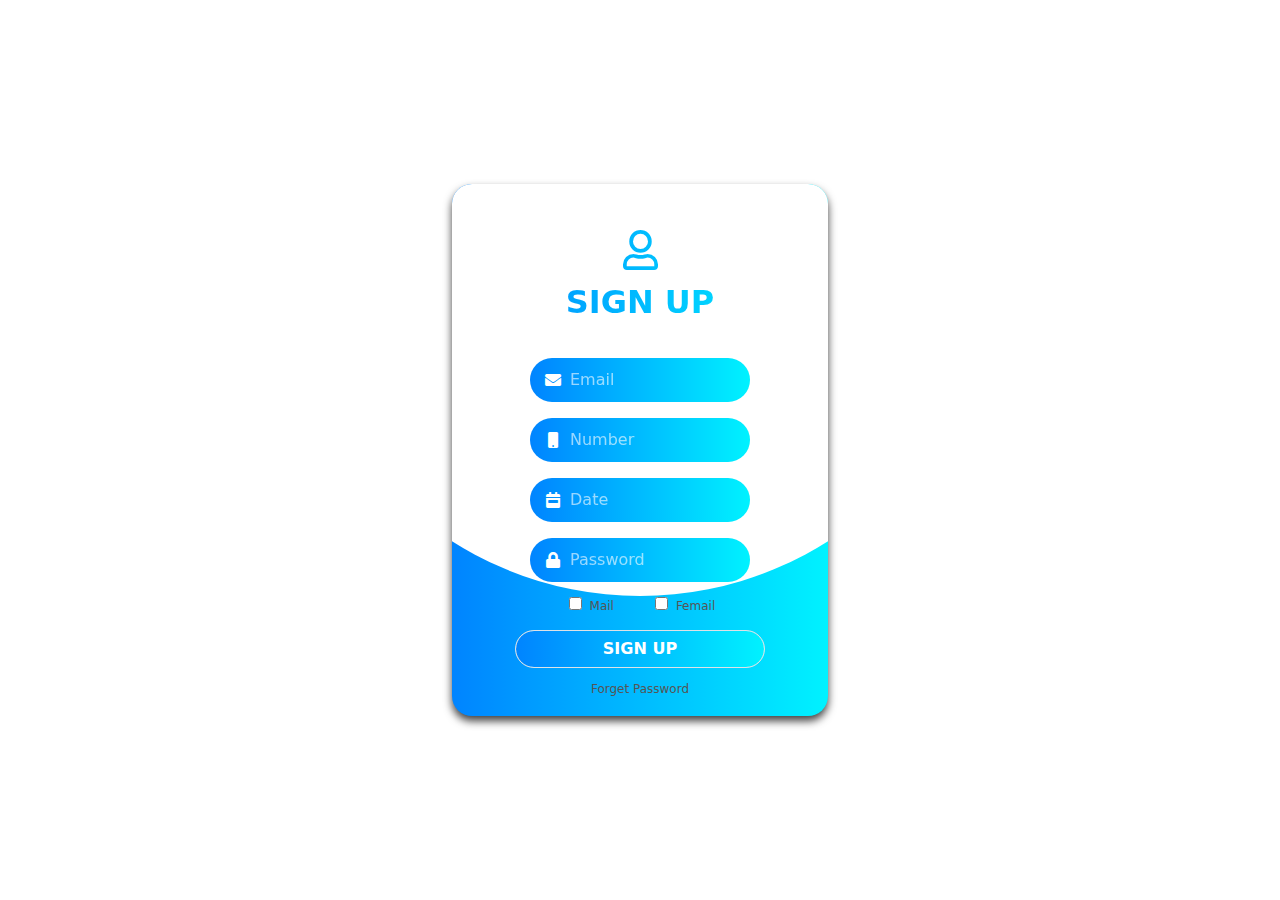
==== index.html @ 480d91f7 "updat" ====
<!doctype html>
<html lang="en">

<head>
    <!-- Required meta tags -->
    <meta charset="utf-8">
    <meta name="viewport" content="width=device-width, initial-scale=1">
    <!--main css link-->
    <link rel="stylesheet" href="sass/main.css">
    <!-- Bootstrap CSS -->
    <link href="https://cdn.jsdelivr.net/npm/bootstrap@5.0.0-beta3/dist/css/bootstrap.min.css" rel="stylesheet">
    <!--font-awesome-->
    <link rel="stylesheet" href="https://cdnjs.cloudflare.com/ajax/libs/font-awesome/5.11.2/css/all.css">
    <title>Sign Up</title>
</head>

<body>
        <div class="container">
            <div class="card">
                <div class="card-body">
                    <div class="circle"></div>
                    <header class="my_hed text-center">
                        <i class="far fa-user"></i>
                        <p>SIGN UP</p>
                    </header>
                    <form class="main-form text-center">
                        <div class="form-group my-0">
                            <label class="my-0">
                                <i class="fas fa-envelope"></i>
                                <input type="email" class="myInput" placeholder="Email">
                            </label>
                        </div>
                        <div class="form-group my-0">
                            <label class="my-0">
                                <i class="fas fa-mobile"></i>
                                <input type="text " class="myInput" placeholder="Number">
                            </label>
                        </div>
                        <div class="form-group my-0">
                            <label class="my-0">
                                <i class="fas fa-calendar-week"></i>
                                <input type="text" class="myInput" placeholder="Date">
                            </label>
                        </div>
                        <div class="form-group my-0">
                            <label class="my-0">
                                <i class="fas fa-lock"></i>
                                <input type="password" class="myInput" placeholder="Password">
                            </label>
                        </div>
                        <label class="check_1 mx-3">
                            <input type="checkbox" class="mx-1">
                            Mail
                        </label>
                        <label class="check_1 mx-3 ">
                            <input type="checkbox" class="mx-1">
                            Femail
                        </label>
                        <div class="form-group my-0">
                            <label>
                                <a href="sign.html"><input type="button" class="form-control button" value="SIGN UP"></a>
                            </label>
                        </div>
                        <a href="forgot-password.html"><span class="check_1">Forget Password</span></a>
                    </form>
                </div>
            </div>
        </div>
    <script src="https://cdn.jsdelivr.net/npm/bootstrap@5.0.0-beta3/dist/js/bootstrap.bundle.min.js"></script>
</body>

</html>
---- sass/main.css ----
* {
  margin: 0px;
  padding: 0px;
  -webkit-box-sizing: 0px;
          box-sizing: 0px;
}

body {
  background-color: white;
  min-height: 100vh !important;
  display: -webkit-box;
  display: -ms-flexbox;
  display: flex;
  -webkit-box-pack: center;
      -ms-flex-pack: center;
          justify-content: center;
  -webkit-box-align: center;
      -ms-flex-align: center;
          align-items: center;
}

a {
  text-decoration: none !important;
}

.container {
  border-radius: 20px;
  max-width: 400px !important;
}

.card {
  border-radius: 20px !important;
  height: 620px;
  background-image: -webkit-gradient(linear, left top, right top, from(#0084ff), to(#00f2ff));
  background-image: linear-gradient(to right, #0084ff, #00f2ff);
  border: none !important;
  overflow: hidden;
  -webkit-box-shadow: 0 5px 8px #414141;
          box-shadow: 0 5px 8px #414141;
  z-index: 0;
  -webkit-box-sizing: border-box;
          box-sizing: border-box;
}

.card .circle {
  position: absolute;
  bottom: -230px;
  left: 50%;
  -webkit-transform: translate(-50%, -50%);
          transform: translate(-50%, -50%);
  background: #fff;
  -webkit-clip-path: circle(50%);
          clip-path: circle(50%);
  height: 700px;
  width: 700px;
  z-index: -1;
  overflow: hidden;
}

.card .my_hed {
  margin-top: 30px;
  font-size: 32px;
  margin-bottom: 10px;
  font-weight: 700;
  background-image: -webkit-gradient(linear, left top, right top, from(#0084ff), to(#00f2ff));
  background-image: linear-gradient(to right, #0084ff, #00f2ff);
  color: transparent;
  background-clip: text;
  -webkit-background-clip: text;
}

.card .my_hed i {
  font-size: 40px;
}

.card .fas {
  position: relative;
  display: block;
  left: -87px;
  top: 30px;
  color: white;
}

.card .button {
  width: 250px;
  border-radius: 25px;
  background-image: -webkit-gradient(linear, left top, right top, from(#0084ff), to(#00f2ff));
  background-image: linear-gradient(to right, #0084ff, #00f2ff);
  color: #fff;
  font-weight: 700;
  cursor: pointer;
  margin-bottom: 0.5rem;
}

.card .myInput {
  width: 220px;
  padding: 10px;
  padding-left: 40px;
  border-radius: 25px;
  background-image: -webkit-gradient(linear, left top, right top, from(#0084ff), to(#00f2ff));
  background-image: linear-gradient(to right, #0084ff, #00f2ff);
  border: none;
  display: block;
}

.card .myInput::-webkit-input-placeholder {
  color: #fff;
  opacity: 0.6;
}

.card .myInput:-ms-input-placeholder {
  color: #fff;
  opacity: 0.6;
}

.card .myInput::-ms-input-placeholder {
  color: #fff;
  opacity: 0.6;
}

.card .myInput::placeholder {
  color: #fff;
  opacity: 0.6;
}

.card .myInput:focus {
  border: none;
  outline: none;
}

.card .check_1 {
  font-weight: 500;
  font-size: 12px;
  margin: 15px auto;
  cursor: pointer;
  color: #555555;
}

.card h3 {
  font-size: 1.2rem;
  margin: 2.5rem 0rem;
  font-weight: 500;
}

@media (man-width: 768px) {
  .container {
    max-width: 100% !important;
  }
}
/*# sourceMappingURL=main.css.map */
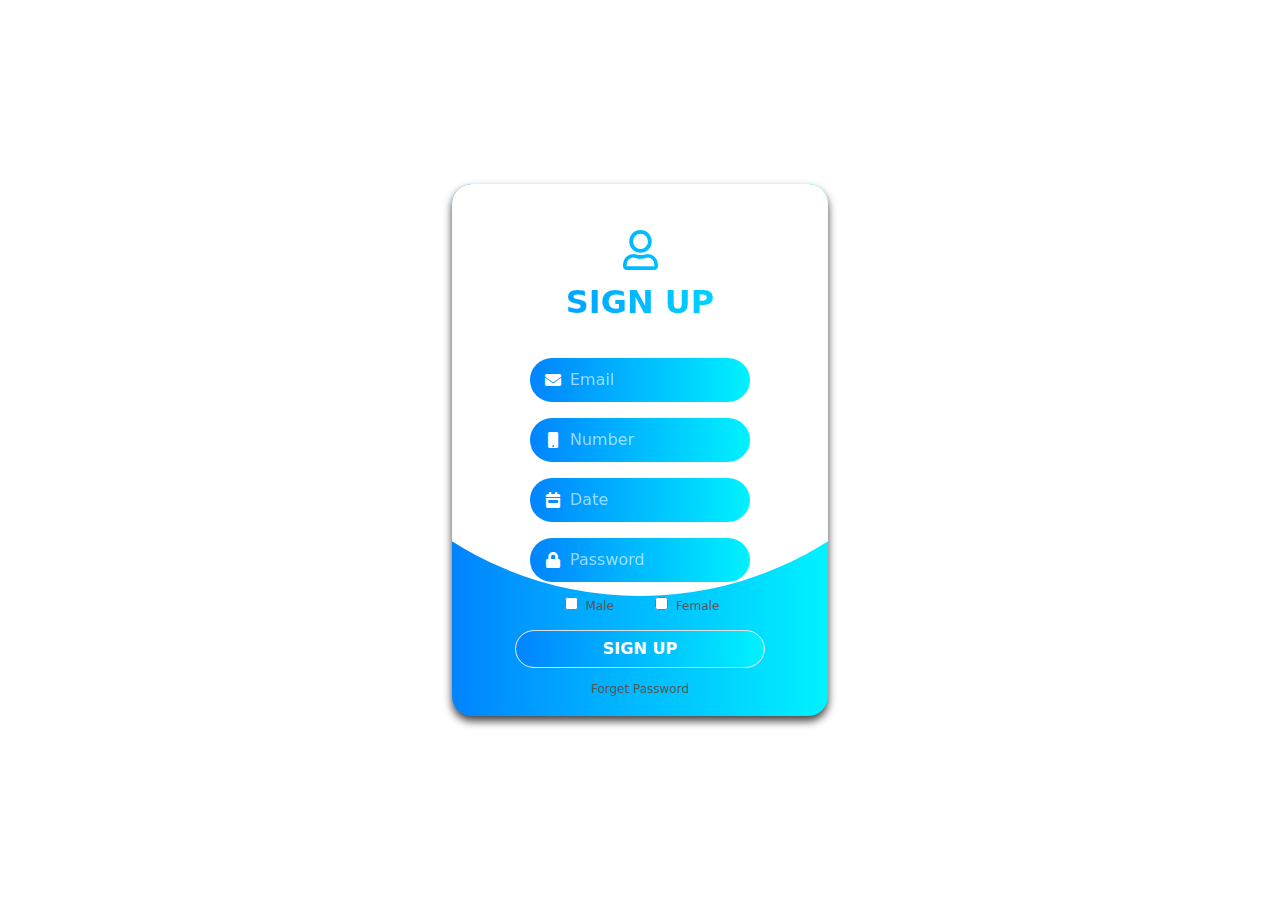
==== commit 37037762: "update" ====
--- a/index.html
+++ b/index.html
@@ -50,18 +50,18 @@
                         </div>
                         <label class="check_1 mx-3">
                             <input type="checkbox" class="mx-1">
-                            Mail
+                            Male
                         </label>
                         <label class="check_1 mx-3 ">
                             <input type="checkbox" class="mx-1">
-                            Femail
+                            Female
                         </label>
                         <div class="form-group my-0">
                             <label>
-                                <a href="sign.html"><input type="button" class="form-control button" value="SIGN UP"></a>
+                                <a href="sign.html" class="nav-link"><input type="button" class="form-control button" value="SIGN UP"></a>
                             </label>
                         </div>
-                        <a href="forgot-password.html"><span class="check_1">Forget Password</span></a>
+                        <a href="forgot-password.html" class="nav-link"><span class="check_1">Forget Password</span></a>
                     </form>
                 </div>
             </div>
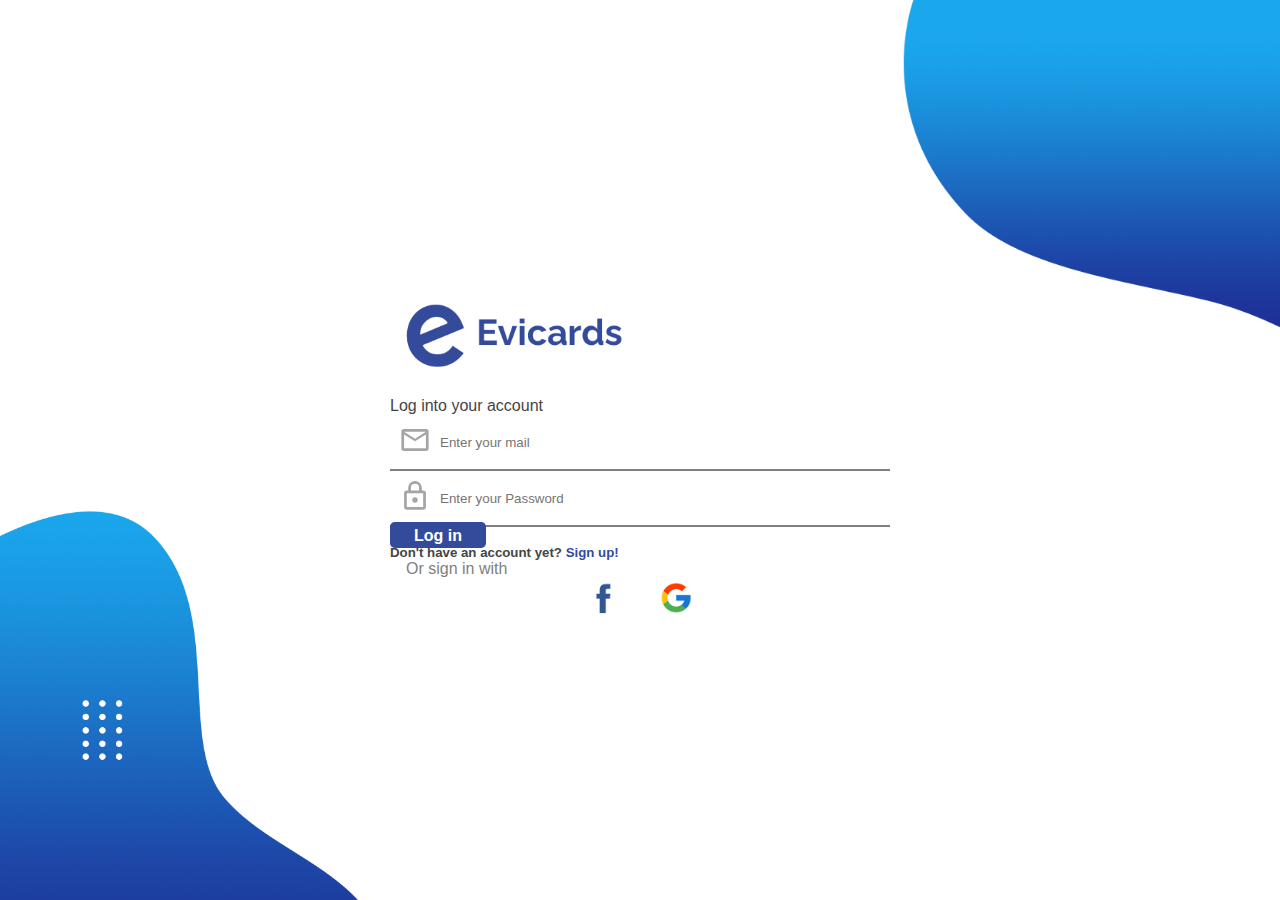
==== commit 5609ef51: "rename" ====
--- a/index.html
+++ b/index.html
@@ -5,68 +5,82 @@
     <!-- Required meta tags -->
     <meta charset="utf-8">
     <meta name="viewport" content="width=device-width, initial-scale=1">
-    <!--main css link-->
+
+    <!-- Bootstrap CSS -->
+    <link href="https://cdn.jsdelivr.net/npm/bootstrap@5.0.0-beta3/dist/css/bootstrap.min.css" rel="stylesheet"
+        integrity="sha384-eOJMYsd53ii+scO/bJGFsiCZc+5NDVN2yr8+0RDqr0Ql0h+rP48ckxlpbzKgwra6" crossorigin="anonymous">
+    <!--Css links-->
     <link rel="stylesheet" href="sass/main.css">
-    <!-- Bootstrap CSS -->
-    <link href="https://cdn.jsdelivr.net/npm/bootstrap@5.0.0-beta3/dist/css/bootstrap.min.css" rel="stylesheet">
-    <!--font-awesome-->
+    <!--Owl carosal link -->
+    <link rel="stylesheet" href="sass/owl.theme.green.css">
+    <link rel="stylesheet" href="sass/owl.carousel.css">
+    <!--Google font-->
+    <link rel="preconnect" href="https://fonts.gstatic.com">
+    <!--fontawesome link-->
     <link rel="stylesheet" href="https://cdnjs.cloudflare.com/ajax/libs/font-awesome/5.11.2/css/all.css">
-    <title>Sign Up</title>
+    <!--AOS animation link-->
+    <link rel="stylesheet" href="https://unpkg.com/aos@next/dist/aos.css" />
+    <!-- google font -->
+    <link rel="preconnect" href="https://fonts.gstatic.com">
+    <title>Log in</title>
 </head>
 
 <body>
-        <div class="container">
-            <div class="card">
-                <div class="card-body">
-                    <div class="circle"></div>
-                    <header class="my_hed text-center">
-                        <i class="far fa-user"></i>
-                        <p>SIGN UP</p>
-                    </header>
-                    <form class="main-form text-center">
-                        <div class="form-group my-0">
-                            <label class="my-0">
-                                <i class="fas fa-envelope"></i>
-                                <input type="email" class="myInput" placeholder="Email">
-                            </label>
-                        </div>
-                        <div class="form-group my-0">
-                            <label class="my-0">
-                                <i class="fas fa-mobile"></i>
-                                <input type="text " class="myInput" placeholder="Number">
-                            </label>
-                        </div>
-                        <div class="form-group my-0">
-                            <label class="my-0">
-                                <i class="fas fa-calendar-week"></i>
-                                <input type="text" class="myInput" placeholder="Date">
-                            </label>
-                        </div>
-                        <div class="form-group my-0">
-                            <label class="my-0">
-                                <i class="fas fa-lock"></i>
-                                <input type="password" class="myInput" placeholder="Password">
-                            </label>
-                        </div>
-                        <label class="check_1 mx-3">
-                            <input type="checkbox" class="mx-1">
-                            Male
-                        </label>
-                        <label class="check_1 mx-3 ">
-                            <input type="checkbox" class="mx-1">
-                            Female
-                        </label>
-                        <div class="form-group my-0">
-                            <label>
-                                <a href="sign.html" class="nav-link"><input type="button" class="form-control button" value="SIGN UP"></a>
-                            </label>
-                        </div>
-                        <a href="forgot-password.html" class="nav-link"><span class="check_1">Forget Password</span></a>
-                    </form>
-                </div>
+
+    <div class="log_in_page">
+        <img src="./images/assests/bottom.png" alt="" class="img_1_b">
+        <img src="./images/assests/Top.png" alt="" class="img_2_b">
+        <div class="box_1 p-3">
+            <div class="img_box text-center">
+                <img src="./images/assests/logo.png" width="250" alt="logo" class="img-fluid">
+            </div>
+            <h4 class="text-center my-4 fw-bold">Log into your account </h4>
+            <div class="input_box">
+                <form action="">
+                    <div class="input_item mt-4">
+                        <div><img src="./images/assests/Icon_mail.svg" class="img-fluid" width="50" alt=""></div>
+                        <div class="imp"><input type="email" class="form-control shadow-none" placeholder="Enter your mail"> </div>
+                    </div>
+                    <div class="input_item mt-4">
+                        <div><img src="./images/assests/Icon_Lock.svg" class="img-fluid" width="50" alt=""></div>
+                        <div class="imp"><input type="password" class="form-control shadow-none" placeholder="Enter your Password"> </div>
+                    </div>
+                    <div class="btn_box text-center my-4">
+                        <a href="" class="btn">Log in</a>
+                    </div>
+                    <h5 class="text-center">Don't have an account yet? <a href=""><span>Sign up!</span></a></h5>
+                    <div class="our_sign_up my-4 text-center">
+                        <span>Or sign in with</span>
+                        <hr>
+                    </div>
+                    <div class="media mt-3">
+                       <a href=""> <img src="./images/assests/fb.png" class="shadow"  alt="facbook"></a>
+                       <a href=""> <img src="./images/assests/Google.png" class="shadow"  alt="google"></a>
+                    </div>
+                </form>
             </div>
         </div>
-    <script src="https://cdn.jsdelivr.net/npm/bootstrap@5.0.0-beta3/dist/js/bootstrap.bundle.min.js"></script>
+    </div>
+
+
+
+
+
+
+
+
+    <!--Jquery-->
+    <script src="https://code.jquery.com/jquery-3.6.0.min.js"></script>
+    <!--Owl carosel-->
+    <script src="js/owl.carousel.min.js"></script>
+    <!--Bootstrap-->
+    <script src="https://cdn.jsdelivr.net/npm/bootstrap@5.0.0-beta3/dist/js/bootstrap.bundle.min.js"
+        integrity="sha384-JEW9xMcG8R+pH31jmWH6WWP0WintQrMb4s7ZOdauHnUtxwoG2vI5DkLtS3qm9Ekf"
+        crossorigin="anonymous"></script>
+    <!--aos cdn-->
+    <script src="https://unpkg.com/aos@next/dist/aos.js"></script>
+    <!--main js-->
+    <script src="js/main.js"></script>
 </body>
 
 </html>--- a/sass/main.css
+++ b/sass/main.css
@@ -1,13 +1,60 @@
 * {
   margin: 0px;
   padding: 0px;
-  -webkit-box-sizing: 0px;
-          box-sizing: 0px;
+  -webkit-box-sizing: border-box;
+          box-sizing: border-box;
 }
 
 body {
-  background-color: white;
-  min-height: 100vh !important;
+  overflow-x: hidden;
+  font-family: "Roboto", sans-serif;
+}
+
+.span_1 {
+  color: #354d9e;
+}
+
+.line {
+  border: 2px solid #1da6f1;
+  width: 50px;
+  margin: 1.3rem 0rem;
+}
+
+.owl-carousel-1 .item header {
+  background-image: url("../images/assests/bg.png");
+  background-position: top right;
+  background-size: 60%;
+  background-repeat: no-repeat;
+  height: 100vh;
+}
+
+.owl-carousel-1 .item header nav {
+  background-color: transparent !important;
+}
+
+.owl-carousel-1 .item header nav .navbar-brand img {
+  width: 150px !important;
+}
+
+.owl-carousel-1 .item header nav .nav-link {
+  color: white !important;
+  margin: 0rem 0.5rem;
+  border-bottom: 2px solid transparent;
+  -webkit-transition: 0.8s;
+  transition: 0.8s;
+}
+
+.owl-carousel-1 .item header nav .nav-link:hover {
+  border-bottom: 2px solid white;
+}
+
+.owl-carousel-1 .item header nav .btn:hover {
+  background-color: #354d9e;
+  color: white;
+}
+
+.owl-carousel-1 .item header .wrap_header_top {
+  height: 90vh;
   display: -webkit-box;
   display: -ms-flexbox;
   display: flex;
@@ -19,132 +66,464 @@
           align-items: center;
 }
 
-a {
-  text-decoration: none !important;
-}
-
-.container {
-  border-radius: 20px;
-  max-width: 400px !important;
-}
-
-.card {
-  border-radius: 20px !important;
-  height: 620px;
-  background-image: -webkit-gradient(linear, left top, right top, from(#0084ff), to(#00f2ff));
-  background-image: linear-gradient(to right, #0084ff, #00f2ff);
-  border: none !important;
-  overflow: hidden;
-  -webkit-box-shadow: 0 5px 8px #414141;
-          box-shadow: 0 5px 8px #414141;
-  z-index: 0;
-  -webkit-box-sizing: border-box;
-          box-sizing: border-box;
-}
-
-.card .circle {
+.owl-carousel-1 .item header .wrap_header_top .box_p {
+  display: -webkit-box;
+  display: -ms-flexbox;
+  display: flex;
+  -webkit-box-pack: center;
+      -ms-flex-pack: center;
+          justify-content: center;
+  -webkit-box-align: center;
+      -ms-flex-align: center;
+          align-items: center;
+}
+
+.owl-carousel-1 .item header .wrap_header_top .box_p .box_1_c h3 {
+  color: #454545;
+}
+
+.owl-carousel-1 .item header .wrap_header_top .box_p .box_1_c p {
+  font-weight: 600;
+}
+
+.owl-carousel-1 .item header .wrap_header_top .box_p .box_1_c .btn_box {
+  margin-top: 1rem;
+}
+
+.owl-carousel-1 .item header .wrap_header_top .box_p .box_1_c .btn_box .btn {
+  background-color: #344b9b;
+  color: white;
+  padding: 0.3rem 1rem;
+  border-radius: 0.3rem;
+  font-size: 0.8rem;
+  font-weight: bold;
+}
+
+.owl-carousel-1 .item_2 header {
+  background-image: url("../images/assests/bg3.png");
+  background-position: top left;
+}
+
+.owl-carousel-1 .item_2 header nav .nav-link {
+  color: black !important;
+}
+
+.owl-carousel-1 .item_2 header nav .nav-link {
+  border-bottom: 2px solid transparent;
+  -webkit-transition: 0.8s;
+  transition: 0.8s;
+}
+
+.owl-carousel-1 .item_2 header nav .nav-link:hover {
+  border-bottom: 2px solid #344b9b;
+}
+
+.marketing_tool {
+  background-image: url("../images/assests/Bg-2.jpg");
+  background-size: cover;
+}
+
+.marketing_tool .box_1 {
+  width: 90%;
+}
+
+.marketing_tool .box_1 h3 {
+  color: #344b9b;
+}
+
+.how_it_work {
+  margin-top: 4rem;
+}
+
+.extra_features .extra_features_box {
+  margin-top: 4rem;
+  padding: 3rem 0rem;
+  background-image: url("../images/assests/Bg-3.jpg");
+  background-size: 100%;
+}
+
+.extra_features .extra_features_box .im {
+  text-align: center;
+  margin-top: 2rem;
+}
+
+.extra_features .extra_features_box .im img {
+  width: 110px;
+  border: 2px solid transparent;
+  padding: 1rem;
+  border-radius: 50%;
+}
+
+.extra_features .extra_features_box .im img:hover {
+  -webkit-transition: 0.6s;
+  transition: 0.6s;
+  border: 2px solid white;
+}
+
+.our_clients {
+  margin-top: 5rem;
+}
+
+.our_clients .our_clients_box {
+  background-image: url("../images/assests/bg-4.png");
+  background-position-y: bottom;
+  background-repeat: no-repeat;
+  background-size: 100%;
+}
+
+.our_clients .our_clients_box .con_1 {
+  margin-top: 6rem;
+  width: 60%;
+}
+
+.our_clients .our_clients_box .owl-carousel .item {
+  display: -webkit-box;
+  display: -ms-flexbox;
+  display: flex;
+  -webkit-box-pack: center;
+      -ms-flex-pack: center;
+          justify-content: center;
+  -webkit-box-align: center;
+      -ms-flex-align: center;
+          align-items: center;
+  padding: 2rem 0rem;
+}
+
+.our_clients .our_clients_box .owl-carousel .item .item_1 {
+  background-color: white !important;
+  border-radius: 1rem;
+  -webkit-box-shadow: 1px 4px 10px -2px rgba(0, 0, 0, 0.6);
+          box-shadow: 1px 4px 10px -2px rgba(0, 0, 0, 0.6);
+  padding: 1.8rem;
+  width: 80%;
+}
+
+.our_clients .our_clients_box .owl-carousel .item .item_1 i {
+  color: #354d9e;
+}
+
+.our_clients .our_clients_box .owl-carousel .item .item_1 .box {
+  display: -webkit-box;
+  display: -ms-flexbox;
+  display: flex;
+  -webkit-box-align: center;
+      -ms-flex-align: center;
+          align-items: center;
+}
+
+.our_clients .our_clients_box .owl-carousel .item .item_1 .box h6 {
+  color: #354d9e;
+  font-size: 1.1rem !important;
+  margin-top: 1rem;
+  font-weight: bold;
+  margin-bottom: 0rem;
+}
+
+.our_clients .our_clients_box .owl-carousel .item .item_1 .box p {
+  font-size: 0.8rem !important;
+}
+
+.our_clients .our_clients_box .owl-carousel .item .item_1 .box img {
+  width: 50px;
+  margin-right: 2rem;
+}
+
+footer .footer_top {
+  padding: 4rem 0rem 2rem 0rem;
+  background-color: #202020;
+  color: white;
+}
+
+footer .footer_top h6 {
+  font-size: 1.3rem;
+  margin-top: 0.8rem;
+  font-weight: bold;
+  padding: 0rem 0rem 1.8rem 0rem;
+}
+
+footer .footer_top p {
+  padding-right: 5rem;
+  font-weight: 500;
+}
+
+footer .footer_top ul {
+  padding: 0rem;
+  list-style: none;
+}
+
+footer .footer_top ul li {
+  font-weight: 500;
+}
+
+footer .footer_top ul li i {
+  color: #387ac7;
+}
+
+footer .footer_top ul li a {
+  text-decoration: none;
+  color: white;
+}
+
+footer .footer_top .media i {
+  cursor: pointer;
+  font-size: 2rem;
+  margin-right: 1rem;
+}
+
+footer .footer_fot {
+  background-color: black;
+  padding: 0.1rem 0rem;
+}
+
+footer .footer_fot i {
+  color: red;
+  margin: 0rem 0.2rem;
+}
+
+/*****************************************************End of Desktop********************************************************/
+@media only screen and (max-width: 550px) {
+  header nav {
+    background-color: transparent !important;
+  }
+  header nav .nav-link {
+    color: black !important;
+    text-align: center;
+    border-bottom: 2px solid transparent;
+    -webkit-transition: 0.8s;
+    transition: 0.8s;
+  }
+  header nav .nav-link:hover {
+    border-bottom: 2px solid white;
+  }
+  header nav .btn:hover {
+    background-color: #354d9e;
+    color: white;
+  }
+  header .header_main .hm {
+    height: 40vh;
+  }
+  footer .footer_top {
+    padding: 2rem 0rem 2rem 0rem;
+  }
+  footer .footer_top h6 {
+    text-align: center;
+    margin-top: 2rem;
+    padding-bottom: 0.1rem;
+  }
+  footer .footer_top img {
+    display: block;
+    margin: auto;
+  }
+  footer .footer_top p {
+    padding-right: 0rem;
+    text-align: center;
+  }
+  footer .footer_top ul {
+    text-align: center;
+  }
+  footer .footer_top ul li i {
+    color: #387ac7;
+    text-align: center;
+  }
+  footer .footer_top .media {
+    text-align: center !important;
+  }
+  footer .footer_top .media i {
+    margin: 1rem;
+  }
+}
+
+.sign_up_page {
+  position: relative;
+  height: 100vh;
+  display: -webkit-box;
+  display: -ms-flexbox;
+  display: flex;
+  -webkit-box-pack: center;
+      -ms-flex-pack: center;
+          justify-content: center;
+  -webkit-box-align: center;
+      -ms-flex-align: center;
+          align-items: center;
+}
+
+.sign_up_page .img_1_b {
   position: absolute;
-  bottom: -230px;
-  left: 50%;
-  -webkit-transform: translate(-50%, -50%);
-          transform: translate(-50%, -50%);
-  background: #fff;
-  -webkit-clip-path: circle(50%);
-          clip-path: circle(50%);
-  height: 700px;
-  width: 700px;
-  z-index: -1;
-  overflow: hidden;
-}
-
-.card .my_hed {
-  margin-top: 30px;
-  font-size: 32px;
-  margin-bottom: 10px;
-  font-weight: 700;
-  background-image: -webkit-gradient(linear, left top, right top, from(#0084ff), to(#00f2ff));
-  background-image: linear-gradient(to right, #0084ff, #00f2ff);
-  color: transparent;
-  background-clip: text;
-  -webkit-background-clip: text;
-}
-
-.card .my_hed i {
-  font-size: 40px;
-}
-
-.card .fas {
+  bottom: 0%;
+  left: 0%;
+  width: 40%;
+}
+
+.sign_up_page .img_2_b {
+  position: absolute;
+  top: 0%;
+  right: 0%;
+  width: 30%;
+}
+
+.sign_up_page .box_1 {
+  width: 500px;
+}
+
+.sign_up_page .box_1 h4 {
+  color: #454545;
+  font-weight: 500;
+}
+
+.sign_up_page .box_1 .input_box .input_item {
+  border-bottom: 2px solid gray;
+  display: -webkit-box;
+  display: -ms-flexbox;
+  display: flex;
+  -webkit-box-align: center;
+      -ms-flex-align: center;
+          align-items: center;
+}
+
+.sign_up_page .box_1 .input_box .input_item .imp {
+  width: 100%;
+}
+
+.sign_up_page .box_1 .input_box .input_item .imp .form-control {
+  width: 100%;
+  border: none;
+  color: #354d9e;
+  font-weight: 500;
+}
+
+.sign_up_page .box_1 .input_box .btn_box .btn {
+  background-color: #344b9b;
+  color: white;
+  padding: 0.3rem 1.5rem;
+  border-radius: 0.3rem;
+}
+
+@media only screen and (max-width: 550px) {
+  .sign_up_page .box_1 {
+    width: 100%;
+  }
+  .sign_up_page .img_1_b {
+    display: none;
+  }
+  .sign_up_page .img_2_b {
+    display: none;
+  }
+}
+
+.log_in_page {
   position: relative;
-  display: block;
-  left: -87px;
-  top: 30px;
+  height: 100vh;
+  display: -webkit-box;
+  display: -ms-flexbox;
+  display: flex;
+  -webkit-box-pack: center;
+      -ms-flex-pack: center;
+          justify-content: center;
+  -webkit-box-align: center;
+      -ms-flex-align: center;
+          align-items: center;
+}
+
+.log_in_page .img_1_b {
+  position: absolute;
+  bottom: 0%;
+  left: 0%;
+  width: 40%;
+}
+
+.log_in_page .img_2_b {
+  position: absolute;
+  top: 0%;
+  right: 0%;
+  width: 30%;
+}
+
+.log_in_page .box_1 {
+  width: 500px;
+}
+
+.log_in_page .box_1 h4 {
+  color: #454545;
+  font-weight: 500;
+}
+
+.log_in_page .box_1 h5 {
+  color: #454545;
+}
+
+.log_in_page .box_1 a {
+  text-decoration: none;
+  color: #344b9b;
+  font-weight: 600;
+}
+
+.log_in_page .box_1 .input_box .input_item {
+  border-bottom: 2px solid gray;
+  display: -webkit-box;
+  display: -ms-flexbox;
+  display: flex;
+  -webkit-box-align: center;
+      -ms-flex-align: center;
+          align-items: center;
+}
+
+.log_in_page .box_1 .input_box .input_item .imp {
+  width: 100%;
+}
+
+.log_in_page .box_1 .input_box .input_item .imp .form-control {
+  width: 100%;
+  border: none;
+  color: #354d9e;
+  font-weight: 500;
+}
+
+.log_in_page .box_1 .input_box .btn_box .btn {
+  background-color: #344b9b;
   color: white;
-}
-
-.card .button {
-  width: 250px;
-  border-radius: 25px;
-  background-image: -webkit-gradient(linear, left top, right top, from(#0084ff), to(#00f2ff));
-  background-image: linear-gradient(to right, #0084ff, #00f2ff);
-  color: #fff;
-  font-weight: 700;
-  cursor: pointer;
-  margin-bottom: 0.5rem;
-}
-
-.card .myInput {
-  width: 220px;
-  padding: 10px;
-  padding-left: 40px;
-  border-radius: 25px;
-  background-image: -webkit-gradient(linear, left top, right top, from(#0084ff), to(#00f2ff));
-  background-image: linear-gradient(to right, #0084ff, #00f2ff);
-  border: none;
-  display: block;
-}
-
-.card .myInput::-webkit-input-placeholder {
-  color: #fff;
-  opacity: 0.6;
-}
-
-.card .myInput:-ms-input-placeholder {
-  color: #fff;
-  opacity: 0.6;
-}
-
-.card .myInput::-ms-input-placeholder {
-  color: #fff;
-  opacity: 0.6;
-}
-
-.card .myInput::placeholder {
-  color: #fff;
-  opacity: 0.6;
-}
-
-.card .myInput:focus {
-  border: none;
-  outline: none;
-}
-
-.card .check_1 {
-  font-weight: 500;
-  font-size: 12px;
-  margin: 15px auto;
-  cursor: pointer;
-  color: #555555;
-}
-
-.card h3 {
-  font-size: 1.2rem;
-  margin: 2.5rem 0rem;
-  font-weight: 500;
-}
-
-@media (man-width: 768px) {
-  .container {
-    max-width: 100% !important;
+  padding: 0.3rem 1.5rem;
+  border-radius: 0.3rem;
+}
+
+.log_in_page .box_1 .input_box .our_sign_up span {
+  padding: 0rem 1rem;
+  margin: 0rem;
+  color: gray;
+  background-color: white !important;
+}
+
+.log_in_page .box_1 .input_box .our_sign_up hr {
+  -webkit-transform: translateY(-28px);
+          transform: translateY(-28px);
+  display: none;
+}
+
+.log_in_page .box_1 .input_box .media {
+  display: -webkit-box;
+  display: -ms-flexbox;
+  display: flex;
+  -webkit-box-pack: center;
+      -ms-flex-pack: center;
+          justify-content: center;
+  -webkit-box-align: center;
+      -ms-flex-align: center;
+          align-items: center;
+}
+
+.log_in_page .box_1 .input_box .media img {
+  width: 40px;
+  margin: 0rem 1rem;
+}
+
+@media only screen and (max-width: 550px) {
+  .log_in_page .box_1 {
+    width: 100%;
+  }
+  .log_in_page .img_1_b {
+    display: none;
+  }
+  .log_in_page .img_2_b {
+    display: none;
   }
 }
 /*# sourceMappingURL=main.css.map */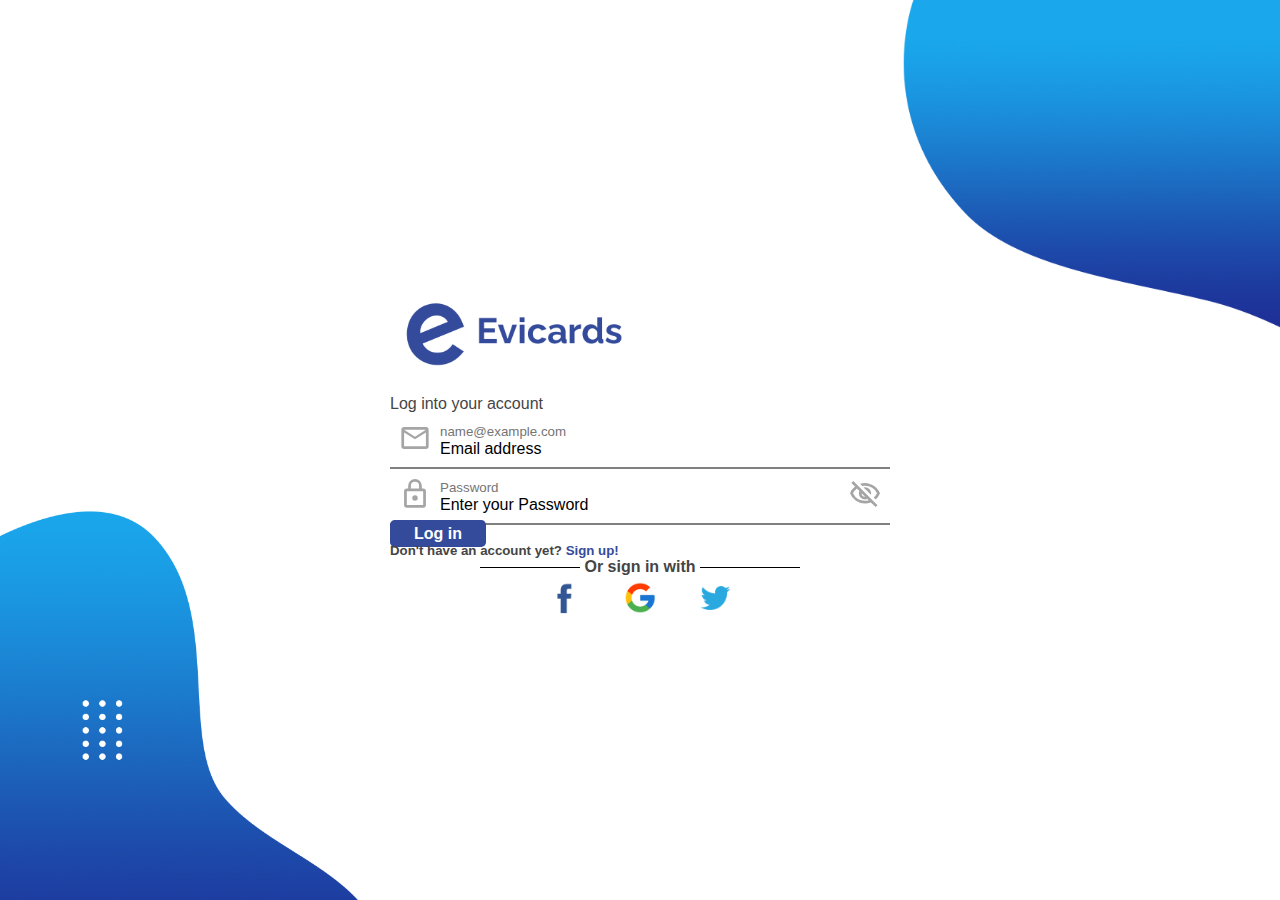
==== commit 9976269b: "update" ====
--- a/index.html
+++ b/index.html
@@ -39,23 +39,51 @@
                 <form action="">
                     <div class="input_item mt-4">
                         <div><img src="./images/assests/Icon_mail.svg" class="img-fluid" width="50" alt=""></div>
-                        <div class="imp"><input type="email" class="form-control shadow-none" placeholder="Enter your mail"> </div>
+                        <div class="imp">
+                            <div class="form-floating">
+                                <input type="email" class="form-control shadow-none" id="floatingInput"
+                                    placeholder="name@example.com">
+                                <label for="floatingInput">Email address</label>
+                            </div>
+                        </div>
                     </div>
                     <div class="input_item mt-4">
                         <div><img src="./images/assests/Icon_Lock.svg" class="img-fluid" width="50" alt=""></div>
-                        <div class="imp"><input type="password" class="form-control shadow-none" placeholder="Enter your Password"> </div>
+                        <div class="imp">
+                            <div class="form-floating">
+                                <input type="password" class="form-control shadow-none" id="floatingPassword" placeholder="Password">
+                                <label for="floatingPassword">Enter your Password</label>
+                              </div>
+                         </div>
+                        <div><img src="./images/assests/Icon_visibility off.svg" class="img-fluid" width="50" alt="">
+                        </div>
                     </div>
                     <div class="btn_box text-center my-4">
                         <a href="" class="btn">Log in</a>
                     </div>
                     <h5 class="text-center">Don't have an account yet? <a href=""><span>Sign up!</span></a></h5>
+                    
+                    
+                    
+                    
                     <div class="our_sign_up my-4 text-center">
-                        <span>Or sign in with</span>
-                        <hr>
+                       <h5> <span>Or sign in with</span></h5>
+                    
+                        
                     </div>
+                    
+                    
+                    
+                    
+                    
                     <div class="media mt-3">
-                       <a href=""> <img src="./images/assests/fb.png" class="shadow"  alt="facbook"></a>
-                       <a href=""> <img src="./images/assests/Google.png" class="shadow"  alt="google"></a>
+                        <div class="me shadow"><a href=""> <img src="./images/assests/fb.png" alt="facbook"></a></div>
+                        <div class="me shadow"><a href=""> <img src="./images/assests/Google.png" alt="google"></a>
+                        </div>
+                        <div class="me shadow"> <a href=""> <img src="./images/assests/Twitter.png" alt="Twitter"></a>
+                        </div>
+
+
                     </div>
                 </form>
             </div>
--- a/sass/main.css
+++ b/sass/main.css
@@ -6,7 +6,7 @@
 }
 
 body {
-  overflow-x: hidden;
+  overflow-x: hidden !important;
   font-family: "Roboto", sans-serif;
 }
 
@@ -18,6 +18,11 @@
   border: 2px solid #1da6f1;
   width: 50px;
   margin: 1.3rem 0rem;
+}
+
+body::-webkit-scrollbar {
+  border: 1px solid red;
+  width: 100%;
 }
 
 .owl-carousel-1 .item header {
@@ -147,14 +152,30 @@
   margin-top: 2rem;
 }
 
-.extra_features .extra_features_box .im img {
+.extra_features .extra_features_box .im .im_c {
+  width: 120px;
+  border-radius: 50%;
+  margin: auto;
+  border: 2px solid transparent;
+  display: -webkit-box;
+  display: -ms-flexbox;
+  display: flex;
+  -webkit-box-pack: center;
+      -ms-flex-pack: center;
+          justify-content: center;
+  -webkit-box-align: center;
+      -ms-flex-align: center;
+          align-items: center;
+  height: 120px;
+  padding: 0.5rem;
+  margin-bottom: 0.5rem;
+}
+
+.extra_features .extra_features_box .im .im_c img {
   width: 110px;
-  border: 2px solid transparent;
-  padding: 1rem;
-  border-radius: 50%;
-}
-
-.extra_features .extra_features_box .im img:hover {
+}
+
+.extra_features .extra_features_box .im .im_c:hover {
   -webkit-transition: 0.6s;
   transition: 0.6s;
   border: 2px solid white;
@@ -166,9 +187,9 @@
 
 .our_clients .our_clients_box {
   background-image: url("../images/assests/bg-4.png");
-  background-position-y: bottom;
+  background-position: bottom;
   background-repeat: no-repeat;
-  background-size: 100%;
+  background-size: 100% 90%;
 }
 
 .our_clients .our_clients_box .con_1 {
@@ -282,25 +303,44 @@
 
 /*****************************************************End of Desktop********************************************************/
 @media only screen and (max-width: 550px) {
+  .owl-carousel-1 .item_1 header nav .nav-link {
+    color: black !important;
+    text-align: center;
+  }
+  .owl-carousel-1 .item_2 header nav .s_logo {
+    display: none;
+  }
+  .owl-carousel-1 .item_2 header nav .nav-link {
+    color: black !important;
+    text-align: center;
+  }
+  header {
+    background-image: none !important;
+  }
   header nav {
     background-color: transparent !important;
   }
   header nav .nav-link {
     color: black !important;
+  }
+  header .wrap_header_top {
+    height: 75% !important;
+  }
+  .marketing_tool .box_1 {
+    text-align: center !important;
+  }
+  .marketing_tool .box_1 .line {
+    margin: 1rem auto;
+  }
+  .how_it_work .box_1 {
     text-align: center;
-    border-bottom: 2px solid transparent;
-    -webkit-transition: 0.8s;
-    transition: 0.8s;
-  }
-  header nav .nav-link:hover {
-    border-bottom: 2px solid white;
-  }
-  header nav .btn:hover {
-    background-color: #354d9e;
-    color: white;
-  }
-  header .header_main .hm {
-    height: 40vh;
+  }
+  .extra_features {
+    margin-top: 2.5rem;
+  }
+  .our_clients .our_clients_box .con_1 {
+    margin-top: 2rem !important;
+    width: 100%;
   }
   footer .footer_top {
     padding: 2rem 0rem 2rem 0rem;
@@ -380,6 +420,14 @@
           align-items: center;
 }
 
+.sign_up_page .box_1 .input_box .input_item .imp input {
+  height: 59px;
+}
+
+.sign_up_page .box_1 .input_box .input_item .imp label {
+  color: gray !important;
+}
+
 .sign_up_page .box_1 .input_box .input_item .imp {
   width: 100%;
 }
@@ -410,6 +458,12 @@
   }
 }
 
+@media only screen and (min-width: 980px) {
+  .h_logo {
+    display: none !important;
+  }
+}
+
 .log_in_page {
   position: relative;
   height: 100vh;
@@ -485,17 +539,40 @@
   border-radius: 0.3rem;
 }
 
+.log_in_page .box_1 .input_box .our_sign_up h5 {
+  text-align: center;
+  font-size: 1rem;
+  margin: auto !important;
+  max-width: 320px;
+  position: relative;
+}
+
+.log_in_page .box_1 .input_box .our_sign_up h5:before {
+  content: "";
+  display: block;
+  width: 100px;
+  height: 1px;
+  position: absolute;
+  background: #000;
+  left: 0;
+  top: 50%;
+  z-index: -2;
+}
+
+.log_in_page .box_1 .input_box .our_sign_up h5:after {
+  content: "";
+  display: block;
+  width: 100px;
+  height: 1px;
+  position: absolute;
+  background: #000;
+  right: 0;
+  top: 50%;
+  z-index: -2;
+}
+
 .log_in_page .box_1 .input_box .our_sign_up span {
-  padding: 0rem 1rem;
-  margin: 0rem;
-  color: gray;
-  background-color: white !important;
-}
-
-.log_in_page .box_1 .input_box .our_sign_up hr {
-  -webkit-transform: translateY(-28px);
-          transform: translateY(-28px);
-  display: none;
+  background: #fff;
 }
 
 .log_in_page .box_1 .input_box .media {
@@ -510,9 +587,15 @@
           align-items: center;
 }
 
-.log_in_page .box_1 .input_box .media img {
+.log_in_page .box_1 .input_box .media .me {
+  margin: 0rem 1rem;
+  padding: 0.1rem;
+  border-radius: 0.4rem;
+  text-align: center;
+}
+
+.log_in_page .box_1 .input_box .media .me img {
   width: 40px;
-  margin: 0rem 1rem;
 }
 
 @media only screen and (max-width: 550px) {
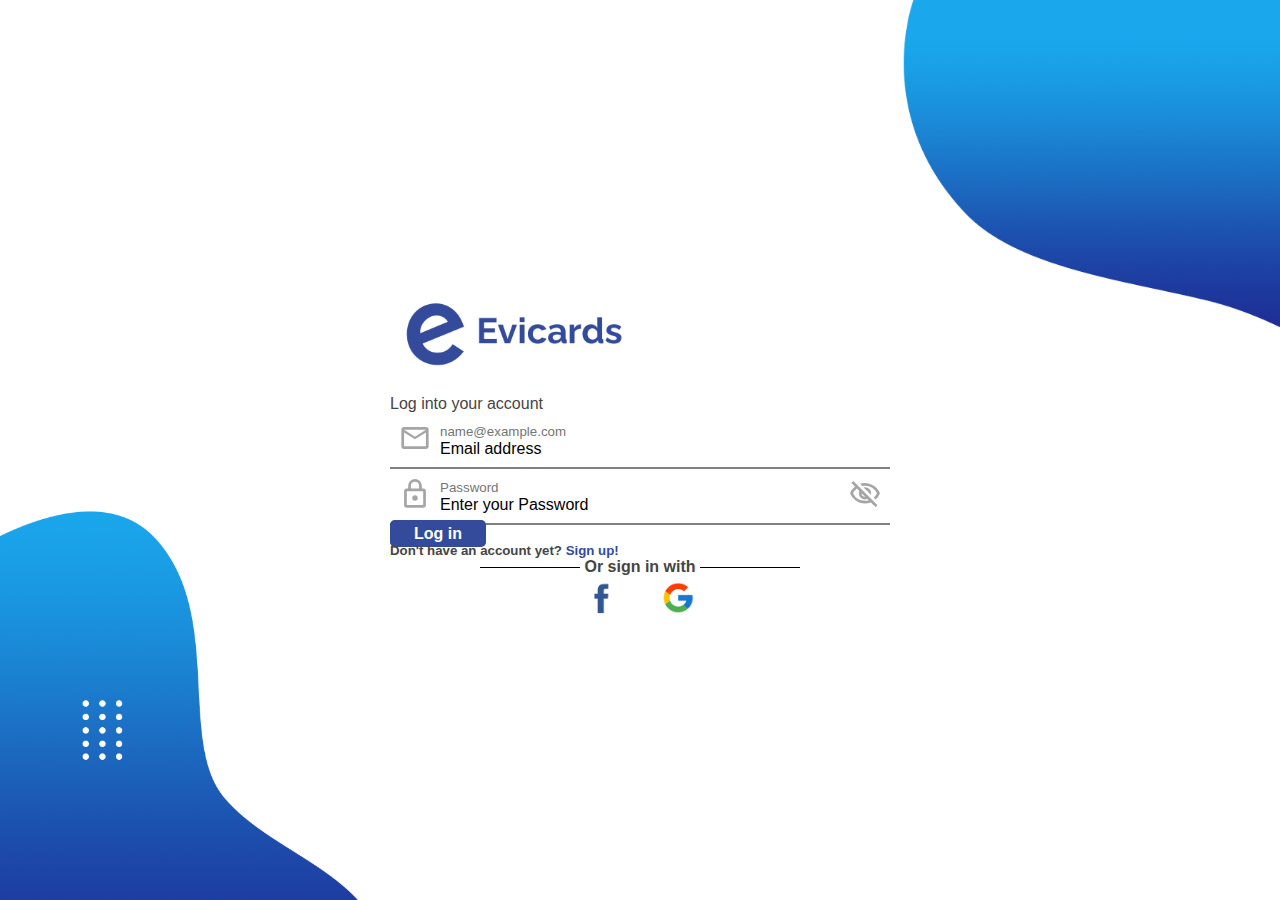
==== commit cfae501b: "update" ====
--- a/index.html
+++ b/index.html
@@ -79,9 +79,7 @@
                     <div class="media mt-3">
                         <div class="me shadow"><a href=""> <img src="./images/assests/fb.png" alt="facbook"></a></div>
                         <div class="me shadow"><a href=""> <img src="./images/assests/Google.png" alt="google"></a>
-                        </div>
-                        <div class="me shadow"> <a href=""> <img src="./images/assests/Twitter.png" alt="Twitter"></a>
-                        </div>
+                       
 
 
                     </div>
--- a/sass/main.css
+++ b/sass/main.css
@@ -128,10 +128,6 @@
   background-size: cover;
 }
 
-.marketing_tool .box_1 {
-  width: 90%;
-}
-
 .marketing_tool .box_1 h3 {
   color: #344b9b;
 }
@@ -338,6 +334,9 @@
   .extra_features {
     margin-top: 2.5rem;
   }
+  .our_clients .our_clients_box {
+    background-size: 100% 50%;
+  }
   .our_clients .our_clients_box .con_1 {
     margin-top: 2rem !important;
     width: 100%;
@@ -422,10 +421,6 @@
 
 .sign_up_page .box_1 .input_box .input_item .imp input {
   height: 59px;
-}
-
-.sign_up_page .box_1 .input_box .input_item .imp label {
-  color: gray !important;
 }
 
 .sign_up_page .box_1 .input_box .input_item .imp {
